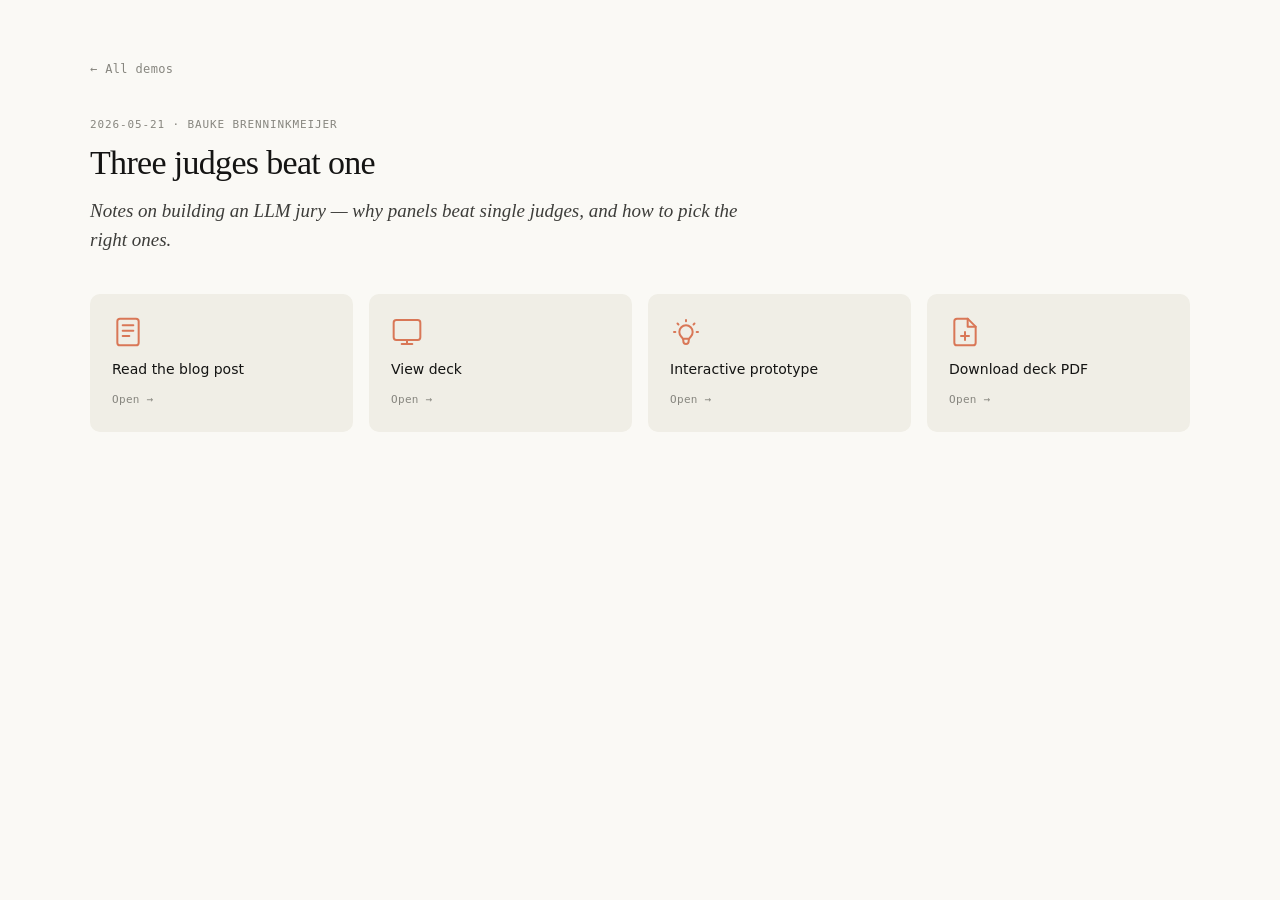
==== demos/jury-llm-evaluators/index.html @ eb46eb44 "feat(jury): ingest jury-llm-evaluators demo + fix 404 css path Adds the second demo (blog + interact" ====
<!--
  provenance:
    source-repo:   orq-ai/research
    source-path:   projects/hitl-evaluators/poc/jury
    source-commit: 250c084a19c1c9f403e731c940f4cddeb13a001b
    ingested:      2026-05-22
-->
<!doctype html>
<html lang="en">
<head>
  <meta charset="utf-8">
  <meta name="viewport" content="width=device-width, initial-scale=1">
  <title>Three judges beat one &#8212; Orq Research Demos</title>

  <!-- Open Graph / Twitter -->
  <meta property="og:type"        content="article">
  <meta property="og:title"       content="Three judges beat one">
  <meta property="og:description" content="Notes on building an LLM jury &#8212; why panels beat single judges, and how to pick the right ones.">
  <meta property="og:image"       content="../../assets/og-default.svg">
  <meta name="twitter:card"       content="summary_large_image">
  <meta name="twitter:title"      content="Three judges beat one">
  <meta name="twitter:description" content="Notes on building an LLM jury &#8212; why panels beat single judges, and how to pick the right ones.">
  <meta name="twitter:image"      content="../../assets/og-default.svg">

  <link rel="icon" href="../../assets/favicon.svg" type="image/svg+xml">
  <link rel="stylesheet" href="../../assets/shell.css">
</head>
<body>
  <div class="page cover">
    <a class="back-link" href="../../">&#8592; All demos</a>

    <p class="eyebrow">2026-05-21 &middot; Bauke Brenninkmeijer</p>
    <h1>Three judges beat one</h1>
    <p class="summary">Notes on building an LLM jury &#8212; why panels beat single judges, and how to pick the right ones.</p>

    <!-- Artifact grid -->
    <div class="artifact-grid">

      <!-- Doc -->
      <a class="artifact-card" href="doc.html" target="_blank" rel="noopener">
        <svg class="artifact-icon" viewBox="0 0 24 24" fill="none" stroke="currentColor" stroke-width="1.5" stroke-linecap="round" stroke-linejoin="round" aria-hidden="true">
          <rect x="4" y="2" width="16" height="20" rx="2"/>
          <line x1="8" y1="7" x2="16" y2="7"/>
          <line x1="8" y1="11" x2="16" y2="11"/>
          <line x1="8" y1="15" x2="13" y2="15"/>
        </svg>
        <span class="artifact-label">Read the blog post</span>
        <span class="artifact-open">Open &#8594;</span>
      </a>

      <!-- Slides -->
      <a class="artifact-card" href="slides.html" target="_blank" rel="noopener">
        <svg class="artifact-icon" viewBox="0 0 24 24" fill="none" stroke="currentColor" stroke-width="1.5" stroke-linecap="round" stroke-linejoin="round" aria-hidden="true">
          <rect x="2" y="3" width="20" height="15" rx="2"/>
          <line x1="8" y1="21" x2="16" y2="21"/>
          <line x1="12" y1="18" x2="12" y2="21"/>
        </svg>
        <span class="artifact-label">View deck</span>
        <span class="artifact-open">Open &#8594;</span>
      </a>

      <!-- Interactive prototype -->
      <a class="artifact-card" href="explainer.html" target="_blank" rel="noopener">
        <svg class="artifact-icon" viewBox="0 0 24 24" fill="none" stroke="currentColor" stroke-width="1.5" stroke-linecap="round" stroke-linejoin="round" aria-hidden="true">
          <path d="M9.663 17h4.673M12 3v1m6.364 1.636-.707.707M21 12h-1M4 12H3m3.343-5.657-.707-.707m2.828 9.9a5 5 0 1 1 7.072 0l-.548.547A3.374 3.374 0 0 0 14 18.469V19a2 2 0 1 1-4 0v-.531c0-.895-.356-1.754-.988-2.386l-.548-.547z"/>
        </svg>
        <span class="artifact-label">Interactive prototype</span>
        <span class="artifact-open">Open &#8594;</span>
      </a>

      <!-- PDF -->
      <a class="artifact-card" href="slides.pdf" target="_blank" rel="noopener">
        <svg class="artifact-icon" viewBox="0 0 24 24" fill="none" stroke="currentColor" stroke-width="1.5" stroke-linecap="round" stroke-linejoin="round" aria-hidden="true">
          <path d="M14 2H6a2 2 0 0 0-2 2v16a2 2 0 0 0 2 2h12a2 2 0 0 0 2-2V8z"/>
          <polyline points="14 2 14 8 20 8"/>
          <line x1="9" y1="15" x2="15" y2="15"/>
          <line x1="12" y1="12" x2="12" y2="18"/>
        </svg>
        <span class="artifact-label">Download deck PDF</span>
        <span class="artifact-open">Open &#8594;</span>
      </a>

    </div>
  </div>
</body>
</html>
---- assets/shell.css ----
/* shell.css — shared styles for Orq Research Demos
   Tokens lifted from the html-artifacts skill (explainer.html :root)
   No external dependencies. */

/* ── Design Tokens ─────────────────────────────────────────────────────── */
:root {
  --ivory:    #FAF9F5;
  --slate:    #141413;
  --clay:     #D97757;
  --oat:      #E3DACC;
  --olive:    #788C5D;
  --sky:      #6A8CAF;
  --gold:     #C2A83E;
  --rust:     #B04A3F;
  --gray-150: #F0EEE6;
  --gray-300: #D1CFC5;
  --gray-500: #87867F;
  --gray-700: #3D3D3A;
  --serif: ui-serif, Georgia, "Times New Roman", serif;
  --sans:  system-ui, -apple-system, "Segoe UI", Roboto, sans-serif;
  --mono:  ui-monospace, "SF Mono", Menlo, Consolas, monospace;
}

/* ── Reset & Base ───────────────────────────────────────────────────────── */
*, *::before, *::after { box-sizing: border-box; margin: 0; padding: 0; }

body {
  background: var(--ivory);
  color: var(--slate);
  font-family: var(--sans);
  font-size: 15px;
  line-height: 1.65;
  -webkit-font-smoothing: antialiased;
  padding: 56px 24px 120px;
}

.page {
  max-width: 1100px;
  margin: 0 auto;
}

/* ── Typography ─────────────────────────────────────────────────────────── */
.eyebrow {
  font-family: var(--mono);
  font-size: 11px;
  letter-spacing: 0.08em;
  text-transform: uppercase;
  color: var(--gray-500);
  margin-bottom: 10px;
}

h1 {
  font-family: var(--serif);
  font-weight: 500;
  font-size: 42px;
  color: var(--slate);
  letter-spacing: -0.02em;
  line-height: 1.1;
  margin-bottom: 16px;
}

/* Slightly smaller h1 on cover pages */
.cover h1 {
  font-size: 34px;
}

h2 {
  font-family: var(--serif);
  font-weight: 500;
  font-size: 26px;
  color: var(--slate);
  letter-spacing: -0.01em;
  margin-bottom: 12px;
}

.summary {
  font-family: var(--serif);
  font-style: italic;
  font-size: 19px;
  color: var(--gray-700);
  max-width: 680px;
  line-height: 1.5;
  margin-bottom: 8px;
}

/* ── Gallery ────────────────────────────────────────────────────────────── */
.hero {
  margin-bottom: 56px;
}

.gallery {
  display: grid;
  grid-template-columns: repeat(auto-fill, minmax(320px, 1fr));
  gap: 24px;
}

.card {
  background: var(--gray-150);
  border-radius: 10px;
  padding: 32px 28px 26px;
  text-decoration: none;
  color: inherit;
  display: flex;
  flex-direction: column;
  gap: 10px;
  transition: background 0.15s ease;
}

.card:hover {
  background: #ECE9DE;
}

.card .eyebrow {
  margin-bottom: 4px;
}

.card h2 {
  font-size: 20px;
  margin-bottom: 0;
}

.card .summary {
  font-size: 16px;
  margin-bottom: 0;
  flex: 1;
}

.chips {
  display: flex;
  flex-wrap: wrap;
  gap: 6px;
  margin-top: 4px;
}

.chip {
  font-family: var(--mono);
  font-size: 11px;
  color: var(--clay);
  background: var(--oat);
  padding: 4px 10px;
  border-radius: 999px;
  letter-spacing: 0.03em;
}

/* ── Cover Page ─────────────────────────────────────────────────────────── */
.cover {
  /* scoped variant for demo cover pages */
}

.back-link {
  display: inline-block;
  font-family: var(--mono);
  font-size: 12px;
  color: var(--gray-500);
  text-decoration: none;
  margin-bottom: 36px;
  letter-spacing: 0.03em;
}

.back-link:hover {
  color: var(--clay);
}

/* ── Artifact Grid (cover page) ─────────────────────────────────────────── */
.artifact-grid {
  display: grid;
  grid-template-columns: repeat(auto-fill, minmax(220px, 1fr));
  gap: 16px;
  margin-top: 40px;
}

.artifact-card {
  background: var(--gray-150);
  border-radius: 10px;
  padding: 22px 22px;
  text-decoration: none;
  color: var(--slate);
  display: flex;
  flex-direction: column;
  gap: 10px;
  transition: background 0.15s ease;
}

.artifact-card:hover {
  background: #ECE9DE;
}

.artifact-icon {
  color: var(--clay);
  width: 32px;
  height: 32px;
  flex-shrink: 0;
}

.artifact-label {
  font-family: var(--sans);
  font-size: 14px;
  font-weight: 500;
  color: var(--slate);
  flex: 1;
}

.artifact-open {
  font-family: var(--mono);
  font-size: 11px;
  color: var(--gray-500);
  letter-spacing: 0.03em;
}

/* ── Prose (doc.html rendered from markdown) ────────────────────────────── */
.prose {
  max-width: 740px;
  margin: 0 auto;
}

.prose h1 {
  font-size: 34px;
  margin-bottom: 20px;
}

.prose h2 {
  font-family: var(--serif);
  font-weight: 500;
  font-size: 24px;
  color: var(--slate);
  letter-spacing: -0.01em;
  margin: 48px 0 14px;
  padding-top: 24px;
  border-top: 1px solid var(--gray-300);
}

.prose h3 {
  font-family: var(--serif);
  font-weight: 500;
  font-size: 19px;
  color: var(--slate);
  margin: 32px 0 10px;
}

.prose h4 {
  font-family: var(--sans);
  font-weight: 600;
  font-size: 14px;
  text-transform: uppercase;
  letter-spacing: 0.06em;
  color: var(--gray-500);
  margin: 24px 0 8px;
}

.prose p {
  margin-bottom: 14px;
  color: var(--gray-700);
  line-height: 1.7;
}

.prose a {
  color: var(--clay);
  text-decoration: underline;
  text-decoration-thickness: 1px;
  text-underline-offset: 2px;
}

.prose a:hover {
  color: var(--rust);
}

.prose ul,
.prose ol {
  padding-left: 24px;
  margin-bottom: 14px;
}

.prose li {
  margin-bottom: 6px;
  color: var(--gray-700);
  line-height: 1.65;
}

.prose blockquote {
  padding: 14px 20px;
  margin: 20px 0;
  background: var(--gray-150);
  border-radius: 6px;
  font-style: italic;
  color: var(--gray-700);
}

.prose blockquote p {
  margin: 0;
  font-style: italic;
  color: var(--gray-700);
}

.prose code {
  font-family: var(--mono);
  font-size: 13px;
  background: var(--gray-150);
  padding: 1px 5px;
  border-radius: 3px;
  color: var(--slate);
}

.prose pre {
  background: var(--oat);
  padding: 16px 20px;
  border-radius: 8px;
  overflow-x: auto;
  margin-bottom: 18px;
}

.prose pre code {
  background: none;
  padding: 0;
  font-size: 13px;
  line-height: 1.55;
}

.prose table {
  width: 100%;
  border-collapse: collapse;
  margin-bottom: 20px;
  font-size: 14px;
}

.prose table th {
  font-family: var(--mono);
  font-size: 11px;
  text-transform: uppercase;
  letter-spacing: 0.06em;
  color: var(--gray-500);
  border-bottom: 2px solid var(--gray-300);
  padding: 8px 12px;
  text-align: left;
}

.prose table td {
  border-bottom: 1px solid var(--gray-300);
  padding: 10px 12px;
  color: var(--gray-700);
  vertical-align: top;
}

.prose table tr:last-child td {
  border-bottom: none;
}

.prose hr {
  border: none;
  border-top: 1px solid var(--gray-300);
  margin: 40px 0;
}

/* ── 404 ────────────────────────────────────────────────────────────────── */
.not-found {
  text-align: center;
  padding-top: 80px;
}

.not-found h1 {
  font-size: 96px;
  color: var(--gray-300);
  margin-bottom: 16px;
}

.not-found .summary {
  margin: 0 auto 24px;
}

/* ── Responsive ─────────────────────────────────────────────────────────── */
@media (max-width: 720px) {
  .gallery,
  .artifact-grid {
    grid-template-columns: 1fr;
  }

  h1 { font-size: 30px; }
  .cover h1 { font-size: 26px; }
}

/* ── Print ──────────────────────────────────────────────────────────────── */
@media print {
  body { padding: 20px; }
  .back-link { display: none; }
  .card:hover { transform: none; box-shadow: none; }
}
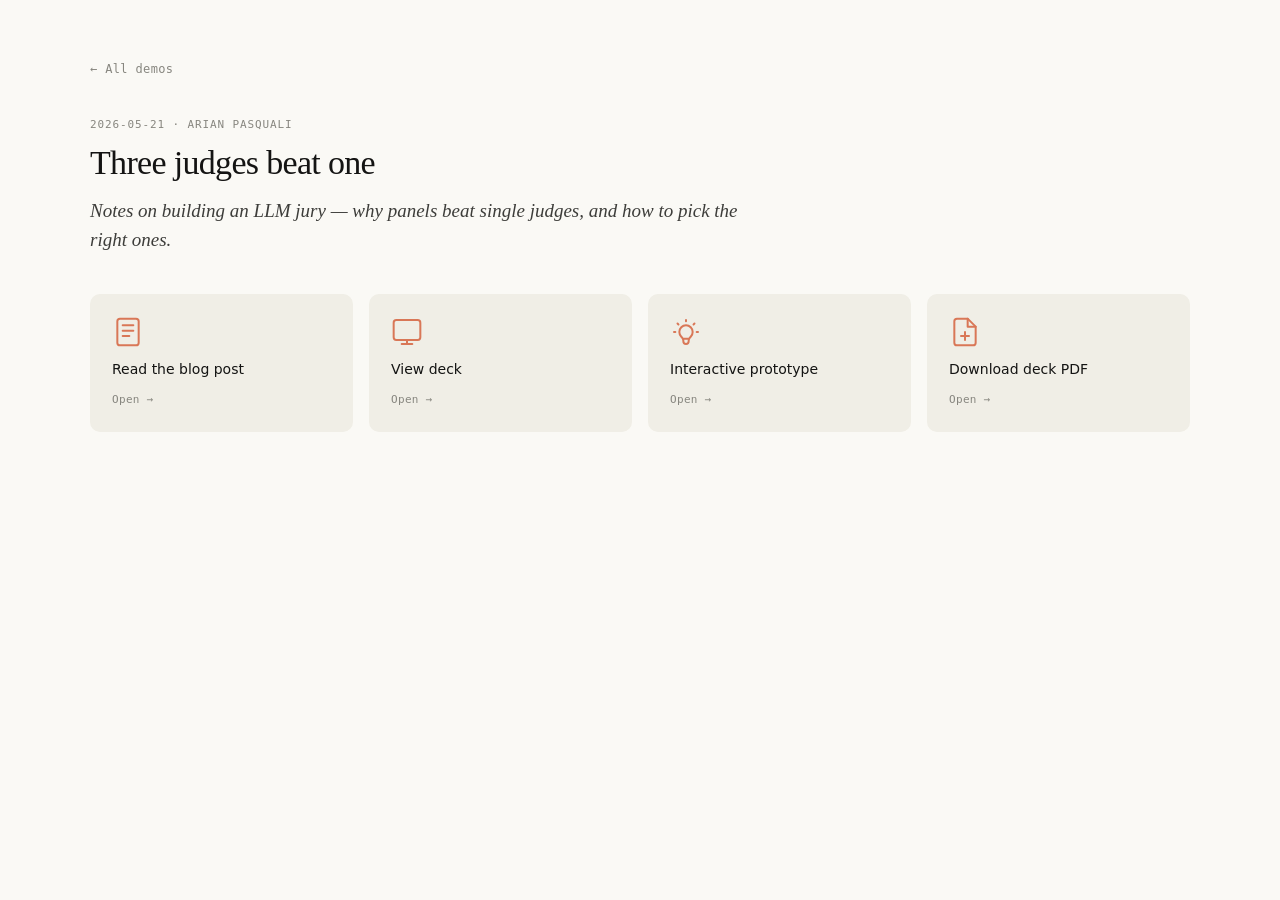
==== commit 5df52505: "fix: explicit index.html in dir-style links; correct jury demo author Browsers don't auto-resolve di" ====
--- a/demos/jury-llm-evaluators/index.html
+++ b/demos/jury-llm-evaluators/index.html
@@ -27,9 +27,9 @@
 </head>
 <body>
   <div class="page cover">
-    <a class="back-link" href="../../">&#8592; All demos</a>
+    <a class="back-link" href="../../index.html">&#8592; All demos</a>
 
-    <p class="eyebrow">2026-05-21 &middot; Bauke Brenninkmeijer</p>
+    <p class="eyebrow">2026-05-21 &middot; Arian Pasquali</p>
     <h1>Three judges beat one</h1>
     <p class="summary">Notes on building an LLM jury &#8212; why panels beat single judges, and how to pick the right ones.</p>
 
